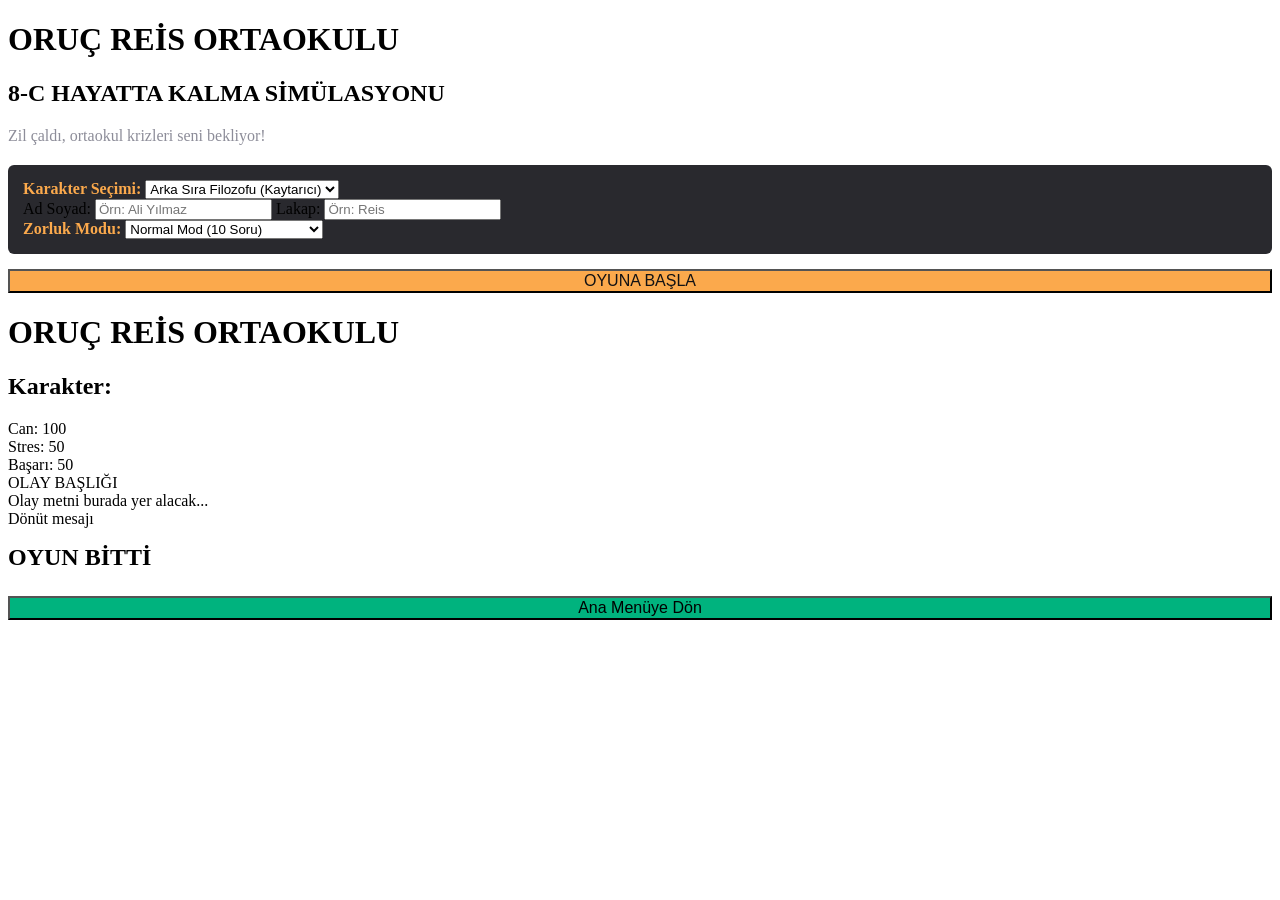
==== index.html @ 2b565893 "Rename gemini-code-1789656387254.html to index.html" ====
<!DOCTYPE html>
<html lang="tr">
<head>
    <meta charset="UTF-8">
    <meta name="viewport" content="width=device-width, initial-scale=1.0">
    <title>8-C Hayatta Kalma Simülasyonu</title>
    <link rel="stylesheet" href="style.css">
</head>
<body>

<div class="container" id="app">
    <!-- Karşılama ve Mod Seçimi -->
    <div id="screen-menu" class="center-box">
        <h1>ORUÇ REİS ORTAOKULU</h1>
        <h2>8-C HAYATTA KALMA SİMÜLASYONU</h2>
        <p style="margin-bottom: 20px; color: #8d8d99;">Zil çaldı, ortaokul krizleri seni bekliyor!</p>
        
        <div style="text-align: left; background: #29292e; padding: 15px; border-radius: 6px; margin-bottom: 15px;">
            <label style="font-weight: bold; color: #fba94c;">Karakter Seçimi:</label>
            <select id="char-select">
                <option value="1">Arka Sıra Filozofu (Kaytarıcı)</option>
                <option value="2">Sınav Canavarı (İnek)</option>
                <option value="3">Orta Yolcu (Normal Öğrenci)</option>
                <option value="4">Özel Karakter Yarat</option>
            </select>
            
            <div id="custom-char-box" class="hidden">
                <label>Ad Soyad:</label>
                <input type="text" id="custom-name" placeholder="Örn: Ali Yılmaz">
                <label>Lakap:</label>
                <input type="text" id="custom-nickname" placeholder="Örn: Reis">
            </div>
            
            <label style="font-weight: bold; color: #fba94c;">Zorluk Modu:</label>
            <select id="mode-select">
                <option value="1">Normal Mod (10 Soru)</option>
                <option value="2">Zor Mod (Hardcore - 15 Soru)</option>
            </select>
        </div>
        
        <button onclick="oyunuBaslat()" style="width: 100%; text-align: center; background-color: #fba94c; color: #121214; font-size: 16px;">OYUNA BAŞLA</button>
    </div>

    <!-- Oyun Ekranı -->
    <div id="screen-game" class="hidden">
        <h1 id="game-title">ORUÇ REİS ORTAOKULU</h1>
        <h2 id="char-info">Karakter: </h2>
        
        <div class="stats">
            <div class="stat-item">Can: <span id="stat-can">100</span></div>
            <div class="stat-item">Stres: <span id="stat-stres">50</span></div>
            <div class="stat-item">Başarı: <span id="stat-basari">50</span></div>
        </div>

        <div class="card">
            <div class="crisis-title" id="crisis-title">OLAY BAŞLIĞI</div>
            <div class="crisis-text" id="crisis-text">Olay metni burada yer alacak...</div>
        </div>

        <div class="options" id="options-box"></div>

        <div id="feedback-box" class="feedback">Dönüt mesajı</div>
    </div>

    <!-- Sonuç Ekranı -->
    <div id="screen-end" class="hidden center-box">
        <h1 id="end-header" style="font-size: 24px; margin-bottom: 15px;">OYUN BİTTİ</h1>
        <p id="end-text" style="line-height: 1.6; margin-bottom: 25px; color: #c4c4cc;"></p>
        <button onclick="anaMenuyeDon()" style="width: 100%; text-align: center; background-color: #00b37e; font-size: 16px;">Ana Menüye Dön</button>
    </div>
</div>

<script src="script.js"></script>
</body>
</html>
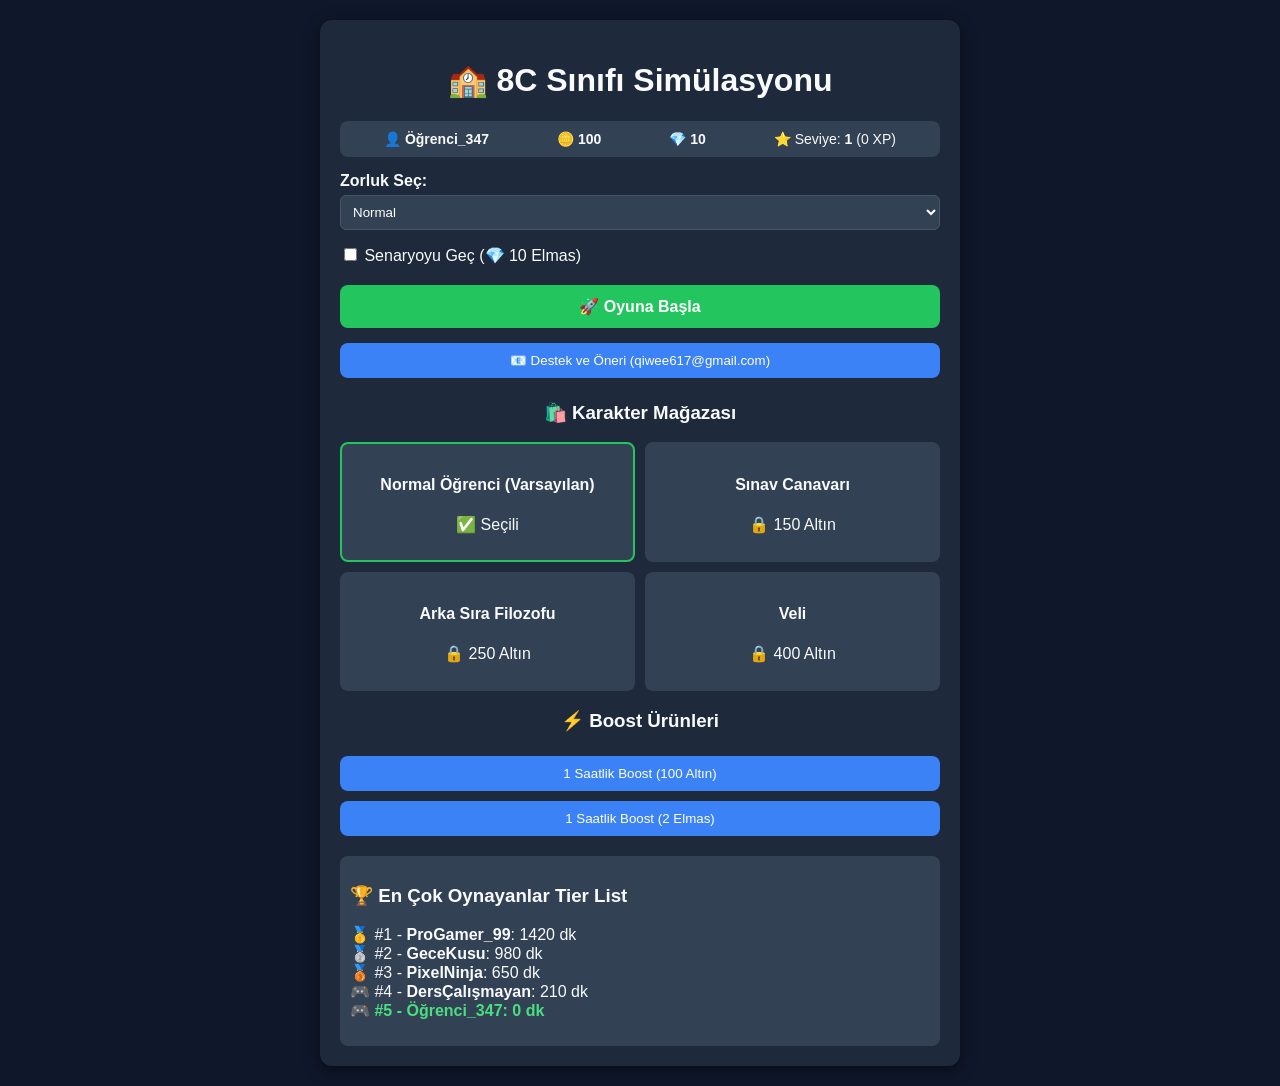
==== commit 39480c50: "Update index.html" ====
--- a/index.html
+++ b/index.html
@@ -3,73 +3,102 @@
 <head>
     <meta charset="UTF-8">
     <meta name="viewport" content="width=device-width, initial-scale=1.0">
-    <title>8-C Hayatta Kalma Simülasyonu</title>
-    <link rel="stylesheet" href="style.css">
+    <title>8C GAME - Okul Simülasyonu</title>
+    <style>
+        body { font-family: Arial, sans-serif; background: #0f172a; color: #f8fafc; text-align: center; margin: 0; padding: 20px; }
+        .screen { display: none; max-width: 600px; margin: 0 auto; background: #1e293b; padding: 20px; border-radius: 12px; box-shadow: 0 4px 15px rgba(0,0,0,0.5); }
+        .screen.active { display: block; }
+        .profile-bar { display: flex; justify-content: space-around; background: #334155; padding: 10px; border-radius: 8px; margin-bottom: 15px; font-size: 14px; }
+        .main-btn { background: #22c55e; color: white; border: none; padding: 12px 20px; font-size: 16px; border-radius: 8px; cursor: pointer; margin: 10px 0; width: 100%; font-weight: bold; }
+        .main-btn:hover { background: #16a34a; }
+        .support-btn { background: #3b82f6; color: white; border: none; padding: 10px 15px; border-radius: 8px; cursor: pointer; margin: 5px 0; width: 100%; }
+        .support-btn:hover { background: #2563eb; }
+        .shop-grid { display: grid; grid-template-columns: 1fr 1fr; gap: 10px; margin-top: 10px; }
+        .shop-card { background: #334155; padding: 10px; border-radius: 8px; cursor: pointer; border: 2px solid transparent; }
+        .shop-card.aktif { border-color: #22c55e; }
+        .options-grid { display: flex; flex-direction: column; gap: 10px; margin-top: 15px; }
+        .option-btn { background: #475569; color: white; border: none; padding: 12px; border-radius: 6px; cursor: pointer; font-size: 15px; text-align: left; }
+        .option-btn:hover { background: #64748b; }
+        .option-btn.correct { background: #22c55e !important; }
+        .option-btn.wrong { background: #ef4444 !important; }
+        .game-header { display: flex; justify-content: space-between; background: #334155; padding: 10px 15px; border-radius: 8px; margin-bottom: 15px; font-weight: bold; }
+        .card { background: #334155; padding: 15px; border-radius: 8px; margin-top: 10px; text-align: left; }
+        .tier-section { background: #334155; padding: 10px; border-radius: 8px; margin-top: 15px; text-align: left; }
+    </style>
 </head>
 <body>
 
-<div class="container" id="app">
-    <!-- Karşılama ve Mod Seçimi -->
-    <div id="screen-menu" class="center-box">
-        <h1>ORUÇ REİS ORTAOKULU</h1>
-        <h2>8-C HAYATTA KALMA SİMÜLASYONU</h2>
-        <p style="margin-bottom: 20px; color: #8d8d99;">Zil çaldı, ortaokul krizleri seni bekliyor!</p>
+    <!-- Ana Menü / Lobi -->
+    <div id="startScreen" class="screen active">
+        <h1>🏫 8C Sınıfı Simülasyonu</h1>
         
-        <div style="text-align: left; background: #29292e; padding: 15px; border-radius: 6px; margin-bottom: 15px;">
-            <label style="font-weight: bold; color: #fba94c;">Karakter Seçimi:</label>
-            <select id="char-select">
-                <option value="1">Arka Sıra Filozofu (Kaytarıcı)</option>
-                <option value="2">Sınav Canavarı (İnek)</option>
-                <option value="3">Orta Yolcu (Normal Öğrenci)</option>
-                <option value="4">Özel Karakter Yarat</option>
-            </select>
-            
-            <div id="custom-char-box" class="hidden">
-                <label>Ad Soyad:</label>
-                <input type="text" id="custom-name" placeholder="Örn: Ali Yılmaz">
-                <label>Lakap:</label>
-                <input type="text" id="custom-nickname" placeholder="Örn: Reis">
-            </div>
-            
-            <label style="font-weight: bold; color: #fba94c;">Zorluk Modu:</label>
-            <select id="mode-select">
-                <option value="1">Normal Mod (10 Soru)</option>
-                <option value="2">Zor Mod (Hardcore - 15 Soru)</option>
+        <div class="profile-bar">
+            <span>👤 <b id="oyuncuIsimGosterge">Öğrenci</b></span>
+            <span>🪙 <b id="menuPara">100</b></span>
+            <span>💎 <b id="menuElmas">10</b></span>
+            <span>⭐ Seviye: <b id="menuSeviye">1</b> (<span id="menuXp">0</span> XP)</span>
+        </div>
+
+        <div style="margin: 15px 0; text-align: left;">
+            <label for="mode-select"><b>Zorluk Seç:</b></label>
+            <select id="mode-select" style="width: 100%; padding: 8px; margin-top: 5px; border-radius: 6px; background: #334155; color: white; border: 1px solid #475569;">
+                <option value="normal">Normal</option>
+                <option value="zor">Zor (Akıl Sağlığı Dahil)</option>
             </select>
         </div>
-        
-        <button onclick="oyunuBaslat()" style="width: 100%; text-align: center; background-color: #fba94c; color: #121214; font-size: 16px;">OYUNA BAŞLA</button>
+
+        <div style="margin: 10px 0; text-align: left;">
+            <label style="cursor: pointer;">
+                <input type="checkbox" id="skipScenarioCheck"> Senaryoyu Geç (💎 10 Elmas)
+            </label>
+        </div>
+
+        <button class="main-btn" onclick="startGame()">🚀 Oyuna Başla</button>
+        <button class="support-btn" onclick="openSupport()">📧 Destek ve Öneri (qiwee617@gmail.com)</button>
+
+        <div class="shop-section">
+            <h3>🛍️ Karakter Mağazası</h3>
+            <div id="characterShopList" class="shop-grid"></div>
+        </div>
+
+        <div class="shop-section" style="margin-top: 15px;">
+            <h3>⚡ Boost Ürünleri</h3>
+            <button class="support-btn" onclick="buyBoost('boost_1s', 'altin')">1 Saatlik Boost (100 Altın)</button>
+            <button class="support-btn" onclick="buyBoost('boost_1s', 'elmas')">1 Saatlik Boost (2 Elmas)</button>
+        </div>
+
+        <div id="tierListContainer" class="tier-section"></div>
     </div>
 
     <!-- Oyun Ekranı -->
-    <div id="screen-game" class="hidden">
-        <h1 id="game-title">ORUÇ REİS ORTAOKULU</h1>
-        <h2 id="char-info">Karakter: </h2>
-        
-        <div class="stats">
-            <div class="stat-item">Can: <span id="stat-can">100</span></div>
-            <div class="stat-item">Stres: <span id="stat-stres">50</span></div>
-            <div class="stat-item">Başarı: <span id="stat-basari">50</span></div>
+    <div id="quizScreen" class="screen">
+        <div class="game-header">
+            <span>Can: ❤️ <span id="livesCount">3</span></span>
+            <span id="akil-sagligi-container" style="display:none;">Akıl: 🧠 <span id="akilCount">100</span></span>
+            <span>Puan: ⭐ <span id="scoreCount">0</span></span>
         </div>
 
-        <div class="card">
-            <div class="crisis-title" id="crisis-title">OLAY BAŞLIĞI</div>
-            <div class="crisis-text" id="crisis-text">Olay metni burada yer alacak...</div>
+        <div id="scenarioBox" class="card">
+            <h3>📖 Senaryo Akışı</h3>
+            <p>Zil çaldı, ders başladı. Öğretmen tahtaya kalkmanı istiyor...</p>
         </div>
 
-        <div class="options" id="options-box"></div>
-
-        <div id="feedback-box" class="feedback">Dönüt mesajı</div>
+        <div id="quizContentBox" class="card" style="display: none;">
+            <h3 id="questionNum">Soru 1 / 5</h3>
+            <p id="questionText">Soru yükleniyor...</p>
+            <div id="optionsList" class="options-grid"></div>
+            <button id="nextBtn" class="main-btn" style="display: none; margin-top: 15px;" onclick="nextQuestion()">Sonraki Soru</button>
+        </div>
     </div>
 
-    <!-- Sonuç Ekranı -->
-    <div id="screen-end" class="hidden center-box">
-        <h1 id="end-header" style="font-size: 24px; margin-bottom: 15px;">OYUN BİTTİ</h1>
-        <p id="end-text" style="line-height: 1.6; margin-bottom: 25px; color: #c4c4cc;"></p>
-        <button onclick="anaMenuyeDon()" style="width: 100%; text-align: center; background-color: #00b37e; font-size: 16px;">Ana Menüye Dön</button>
+    <!-- Oyun Bitiş Ekranı -->
+    <div id="gameOverScreen" class="screen">
+        <h2 id="endTitle">Oyun Bitti</h2>
+        <p id="endMessage">Sonuçlar yükleniyor...</p>
+        <p>Toplam Puanın: <span id="finalScore">0</span></p>
+        <button class="main-btn" onclick="restartGame()">Ana Menüye Dön</button>
     </div>
-</div>
 
-<script src="script.js"></script>
+    <script src="script.js"></script>
 </body>
 </html>
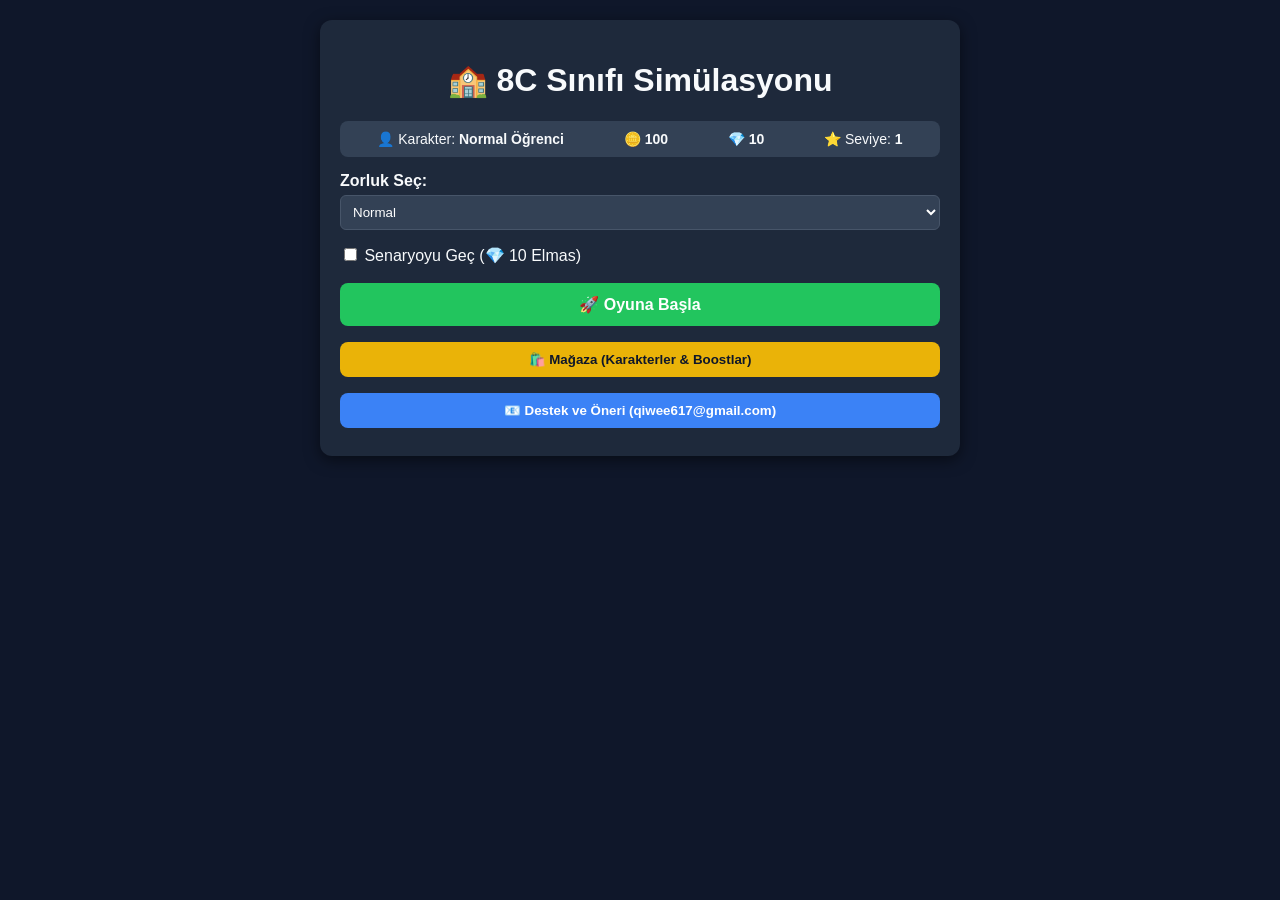
==== commit 2afd5923: "Update index.html" ====
--- a/index.html
+++ b/index.html
@@ -8,13 +8,16 @@
         body { font-family: Arial, sans-serif; background: #0f172a; color: #f8fafc; text-align: center; margin: 0; padding: 20px; }
         .screen { display: none; max-width: 600px; margin: 0 auto; background: #1e293b; padding: 20px; border-radius: 12px; box-shadow: 0 4px 15px rgba(0,0,0,0.5); }
         .screen.active { display: block; }
-        .profile-bar { display: flex; justify-content: space-around; background: #334155; padding: 10px; border-radius: 8px; margin-bottom: 15px; font-size: 14px; }
-        .main-btn { background: #22c55e; color: white; border: none; padding: 12px 20px; font-size: 16px; border-radius: 8px; cursor: pointer; margin: 10px 0; width: 100%; font-weight: bold; }
+        .profile-bar { display: flex; flex-wrap: wrap; justify-content: space-around; background: #334155; padding: 10px; border-radius: 8px; margin-bottom: 15px; font-size: 14px; gap: 5px; }
+        .main-btn { background: #22c55e; color: white; border: none; padding: 12px 20px; font-size: 16px; border-radius: 8px; cursor: pointer; margin: 8px 0; width: 100%; font-weight: bold; }
         .main-btn:hover { background: #16a34a; }
-        .support-btn { background: #3b82f6; color: white; border: none; padding: 10px 15px; border-radius: 8px; cursor: pointer; margin: 5px 0; width: 100%; }
+        .support-btn { background: #3b82f6; color: white; border: none; padding: 10px 15px; border-radius: 8px; cursor: pointer; margin: 8px 0; width: 100%; font-weight: bold; }
         .support-btn:hover { background: #2563eb; }
-        .shop-grid { display: grid; grid-template-columns: 1fr 1fr; gap: 10px; margin-top: 10px; }
-        .shop-card { background: #334155; padding: 10px; border-radius: 8px; cursor: pointer; border: 2px solid transparent; }
+        .shop-btn { background: #eab308; color: #0f172a; border: none; padding: 10px 15px; border-radius: 8px; cursor: pointer; margin: 8px 0; width: 100%; font-weight: bold; }
+        .shop-btn:hover { background: #ca8a04; }
+        .back-btn { background: #64748b; color: white; border: none; padding: 10px 15px; border-radius: 8px; cursor: pointer; margin: 8px 0; width: 100%; }
+        .shop-grid { display: grid; grid-template-columns: 1fr; gap: 10px; margin-top: 10px; text-align: left; }
+        .shop-card { background: #334155; padding: 12px; border-radius: 8px; display: flex; justify-content: space-between; align-items: center; border: 2px solid transparent; }
         .shop-card.aktif { border-color: #22c55e; }
         .options-grid { display: flex; flex-direction: column; gap: 10px; margin-top: 15px; }
         .option-btn { background: #475569; color: white; border: none; padding: 12px; border-radius: 6px; cursor: pointer; font-size: 15px; text-align: left; }
@@ -23,27 +26,26 @@
         .option-btn.wrong { background: #ef4444 !important; }
         .game-header { display: flex; justify-content: space-between; background: #334155; padding: 10px 15px; border-radius: 8px; margin-bottom: 15px; font-weight: bold; }
         .card { background: #334155; padding: 15px; border-radius: 8px; margin-top: 10px; text-align: left; }
-        .tier-section { background: #334155; padding: 10px; border-radius: 8px; margin-top: 15px; text-align: left; }
     </style>
 </head>
 <body>
 
-    <!-- Ana Menü / Lobi -->
+    <!-- Ana Menü -->
     <div id="startScreen" class="screen active">
         <h1>🏫 8C Sınıfı Simülasyonu</h1>
         
         <div class="profile-bar">
-            <span>👤 <b id="oyuncuIsimGosterge">Öğrenci</b></span>
+            <span>👤 Karakter: <b id="oyuncuKarakterGosterge">Normal Öğrenci</b></span>
             <span>🪙 <b id="menuPara">100</b></span>
             <span>💎 <b id="menuElmas">10</b></span>
-            <span>⭐ Seviye: <b id="menuSeviye">1</b> (<span id="menuXp">0</span> XP)</span>
+            <span>⭐ Seviye: <b id="menuSeviye">1</b></span>
         </div>
 
         <div style="margin: 15px 0; text-align: left;">
             <label for="mode-select"><b>Zorluk Seç:</b></label>
             <select id="mode-select" style="width: 100%; padding: 8px; margin-top: 5px; border-radius: 6px; background: #334155; color: white; border: 1px solid #475569;">
                 <option value="normal">Normal</option>
-                <option value="zor">Zor (Akıl Sağlığı Dahil)</option>
+                <option value="zor">Zor</option>
             </select>
         </div>
 
@@ -53,28 +55,41 @@
             </label>
         </div>
 
-        <button class="main-btn" onclick="startGame()">🚀 Oyuna Başla</button>
+        <button class="main-btn" onclick="oyunuBaslatTikla()">🚀 Oyuna Başla</button>
+        <button class="shop-btn" onclick="sayfaDegis('shopScreen')">🛍️ Mağaza (Karakterler & Boostlar)</button>
         <button class="support-btn" onclick="openSupport()">📧 Destek ve Öneri (qiwee617@gmail.com)</button>
+    </div>
 
-        <div class="shop-section">
-            <h3>🛍️ Karakter Mağazası</h3>
-            <div id="characterShopList" class="shop-grid"></div>
+    <!-- Mağaza Ekranı -->
+    <div id="shopScreen" class="screen">
+        <h2>🛍️ Oyun İçi Mağaza</h2>
+        <div class="profile-bar">
+            <span>🪙 Altın: <b id="shopPara">100</b></span>
+            <span>💎 Elmas: <b id="shopElmas">10</b></span>
+        </div>
+        
+        <h3>Karakterler</h3>
+        <div id="characterShopList" class="shop-grid"></div>
+
+        <h3 style="margin-top: 20px;">Boost Ürünleri</h3>
+        <div class="shop-grid">
+            <div class="shop-card">
+                <div><b>1 Saatlik Boost</b><br><small>2x Altın/Puan</small></div>
+                <button class="main-btn" style="width: auto; padding: 8px 12px; margin:0;" onclick="boostSatinAl('boost_1s', 'altin')">100 🪙</button>
+            </div>
+            <div class="shop-card">
+                <div><b>1 Saatlik Boost (Elmas)</b><br><small>2x Altın/Puan</small></div>
+                <button class="main-btn" style="width: auto; padding: 8px 12px; margin:0;" onclick="boostSatinAl('boost_1s', 'elmas')">2 💎</button>
+            </div>
         </div>
 
-        <div class="shop-section" style="margin-top: 15px;">
-            <h3>⚡ Boost Ürünleri</h3>
-            <button class="support-btn" onclick="buyBoost('boost_1s', 'altin')">1 Saatlik Boost (100 Altın)</button>
-            <button class="support-btn" onclick="buyBoost('boost_1s', 'elmas')">1 Saatlik Boost (2 Elmas)</button>
-        </div>
-
-        <div id="tierListContainer" class="tier-section"></div>
+        <button class="back-btn" onclick="sayfaDegis('startScreen')" style="margin-top: 20px;">⬅️ Ana Menüye Dön</button>
     </div>
 
     <!-- Oyun Ekranı -->
     <div id="quizScreen" class="screen">
         <div class="game-header">
             <span>Can: ❤️ <span id="livesCount">3</span></span>
-            <span id="akil-sagligi-container" style="display:none;">Akıl: 🧠 <span id="akilCount">100</span></span>
             <span>Puan: ⭐ <span id="scoreCount">0</span></span>
         </div>
 
@@ -87,16 +102,16 @@
             <h3 id="questionNum">Soru 1 / 5</h3>
             <p id="questionText">Soru yükleniyor...</p>
             <div id="optionsList" class="options-grid"></div>
-            <button id="nextBtn" class="main-btn" style="display: none; margin-top: 15px;" onclick="nextQuestion()">Sonraki Soru</button>
+            <button id="nextBtn" class="main-btn" style="display: none; margin-top: 15px;" onclick="sonrakiSoruTikla()">Sonraki Soru</button>
         </div>
     </div>
 
     <!-- Oyun Bitiş Ekranı -->
     <div id="gameOverScreen" class="screen">
         <h2 id="endTitle">Oyun Bitti</h2>
+        <p style="font-size: 18px; margin: 10px 0;">Puanın: ⭐ <b id="finalScore">0</b></p>
         <p id="endMessage">Sonuçlar yükleniyor...</p>
-        <p>Toplam Puanın: <span id="finalScore">0</span></p>
-        <button class="main-btn" onclick="restartGame()">Ana Menüye Dön</button>
+        <button class="main-btn" onclick="anaMenuyeDon()">Ana Menüye Dön</button>
     </div>
 
     <script src="script.js"></script>
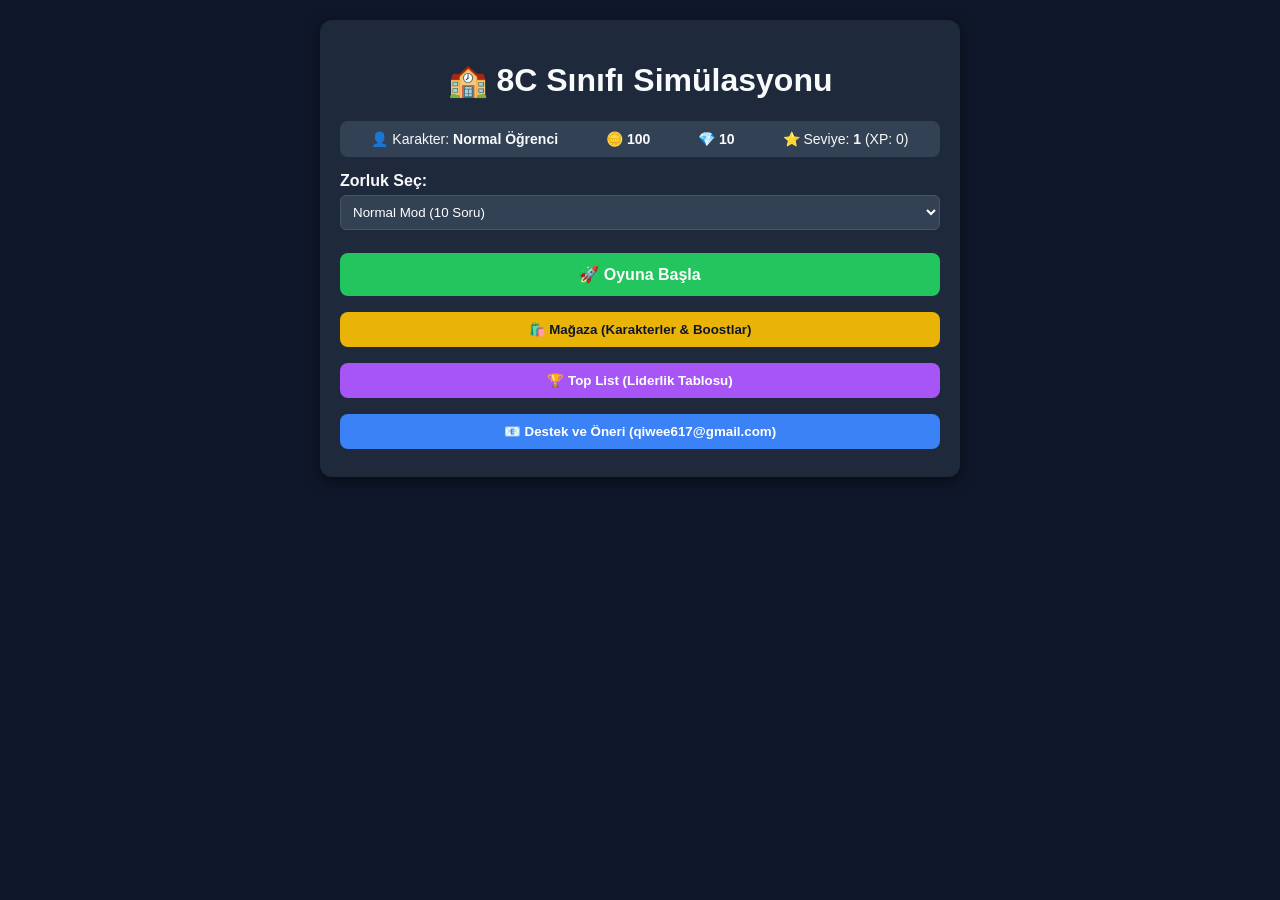
==== commit 6e96be9c: "Update index.html" ====
--- a/index.html
+++ b/index.html
@@ -15,6 +15,8 @@
         .support-btn:hover { background: #2563eb; }
         .shop-btn { background: #eab308; color: #0f172a; border: none; padding: 10px 15px; border-radius: 8px; cursor: pointer; margin: 8px 0; width: 100%; font-weight: bold; }
         .shop-btn:hover { background: #ca8a04; }
+        .leader-btn { background: #a855f7; color: white; border: none; padding: 10px 15px; border-radius: 8px; cursor: pointer; margin: 8px 0; width: 100%; font-weight: bold; }
+        .leader-btn:hover { background: #9333ea; }
         .back-btn { background: #64748b; color: white; border: none; padding: 10px 15px; border-radius: 8px; cursor: pointer; margin: 8px 0; width: 100%; }
         .shop-grid { display: grid; grid-template-columns: 1fr; gap: 10px; margin-top: 10px; text-align: left; }
         .shop-card { background: #334155; padding: 12px; border-radius: 8px; display: flex; justify-content: space-between; align-items: center; border: 2px solid transparent; }
@@ -26,6 +28,9 @@
         .option-btn.wrong { background: #ef4444 !important; }
         .game-header { display: flex; justify-content: space-between; background: #334155; padding: 10px 15px; border-radius: 8px; margin-bottom: 15px; font-weight: bold; }
         .card { background: #334155; padding: 15px; border-radius: 8px; margin-top: 10px; text-align: left; }
+        table { width: 100%; border-collapse: collapse; margin-top: 10px; }
+        th, td { padding: 10px; border-bottom: 1px solid #475569; text-align: center; }
+        th { background: #334155; color: #e2e8f0; }
     </style>
 </head>
 <body>
@@ -38,25 +43,21 @@
             <span>👤 Karakter: <b id="oyuncuKarakterGosterge">Normal Öğrenci</b></span>
             <span>🪙 <b id="menuPara">100</b></span>
             <span>💎 <b id="menuElmas">10</b></span>
-            <span>⭐ Seviye: <b id="menuSeviye">1</b></span>
+            <span>⭐ Seviye: <b id="menuSeviye">1</b> (XP: <span id="menuXP">0</span>)</span>
         </div>
 
         <div style="margin: 15px 0; text-align: left;">
             <label for="mode-select"><b>Zorluk Seç:</b></label>
             <select id="mode-select" style="width: 100%; padding: 8px; margin-top: 5px; border-radius: 6px; background: #334155; color: white; border: 1px solid #475569;">
-                <option value="normal">Normal</option>
-                <option value="zor">Zor</option>
+                <option value="kolay">Kolay Mod (5 Soru)</option>
+                <option value="normal" selected>Normal Mod (10 Soru)</option>
+                <option value="zor">Zor Mod (20 Soru)</option>
             </select>
-        </div>
-
-        <div style="margin: 10px 0; text-align: left;">
-            <label style="cursor: pointer;">
-                <input type="checkbox" id="skipScenarioCheck"> Senaryoyu Geç (💎 10 Elmas)
-            </label>
         </div>
 
         <button class="main-btn" onclick="oyunuBaslatTikla()">🚀 Oyuna Başla</button>
         <button class="shop-btn" onclick="sayfaDegis('shopScreen')">🛍️ Mağaza (Karakterler & Boostlar)</button>
+        <button class="leader-btn" onclick="liderlikAc()">🏆 Top List (Liderlik Tablosu)</button>
         <button class="support-btn" onclick="openSupport()">📧 Destek ve Öneri (qiwee617@gmail.com)</button>
     </div>
 
@@ -72,17 +73,25 @@
         <div id="characterShopList" class="shop-grid"></div>
 
         <h3 style="margin-top: 20px;">Boost Ürünleri</h3>
-        <div class="shop-grid">
-            <div class="shop-card">
-                <div><b>1 Saatlik Boost</b><br><small>2x Altın/Puan</small></div>
-                <button class="main-btn" style="width: auto; padding: 8px 12px; margin:0;" onclick="boostSatinAl('boost_1s', 'altin')">100 🪙</button>
-            </div>
-            <div class="shop-card">
-                <div><b>1 Saatlik Boost (Elmas)</b><br><small>2x Altın/Puan</small></div>
-                <button class="main-btn" style="width: auto; padding: 8px 12px; margin:0;" onclick="boostSatinAl('boost_1s', 'elmas')">2 💎</button>
-            </div>
-        </div>
+        <div class="shop-grid" id="boostShopList"></div>
 
+        <button class="back-btn" onclick="sayfaDegis('startScreen')" style="margin-top: 20px;">⬅️ Ana Menüye Dön</button>
+    </div>
+
+    <!-- Liderlik Tablosu Ekranı -->
+    <div id="leaderboardScreen" class="screen">
+        <h2>🏆 Top List - En Yüksek XP</h2>
+        <table>
+            <thead>
+                <tr>
+                    <th>Sıra</th>
+                    <th>Oyuncu</th>
+                    <th>XP</th>
+                    <th>Seviye</th>
+                </tr>
+            </thead>
+            <tbody id="leaderboardBody"></tbody>
+        </table>
         <button class="back-btn" onclick="sayfaDegis('startScreen')" style="margin-top: 20px;">⬅️ Ana Menüye Dön</button>
     </div>
 
@@ -94,12 +103,12 @@
         </div>
 
         <div id="scenarioBox" class="card">
-            <h3>📖 Senaryo Akışı</h3>
-            <p>Zil çaldı, ders başladı. Öğretmen tahtaya kalkmanı istiyor...</p>
+            <h3>📖 8-C Sınıfı Akışı</h3>
+            <p id="scenarioText">Ders zili çaldı, sıranıza geçtiniz. Hoca sınıfa girdi!</p>
         </div>
 
         <div id="quizContentBox" class="card" style="display: none;">
-            <h3 id="questionNum">Soru 1 / 5</h3>
+            <h3 id="questionNum">Soru 1 / 10</h3>
             <p id="questionText">Soru yükleniyor...</p>
             <div id="optionsList" class="options-grid"></div>
             <button id="nextBtn" class="main-btn" style="display: none; margin-top: 15px;" onclick="sonrakiSoruTikla()">Sonraki Soru</button>
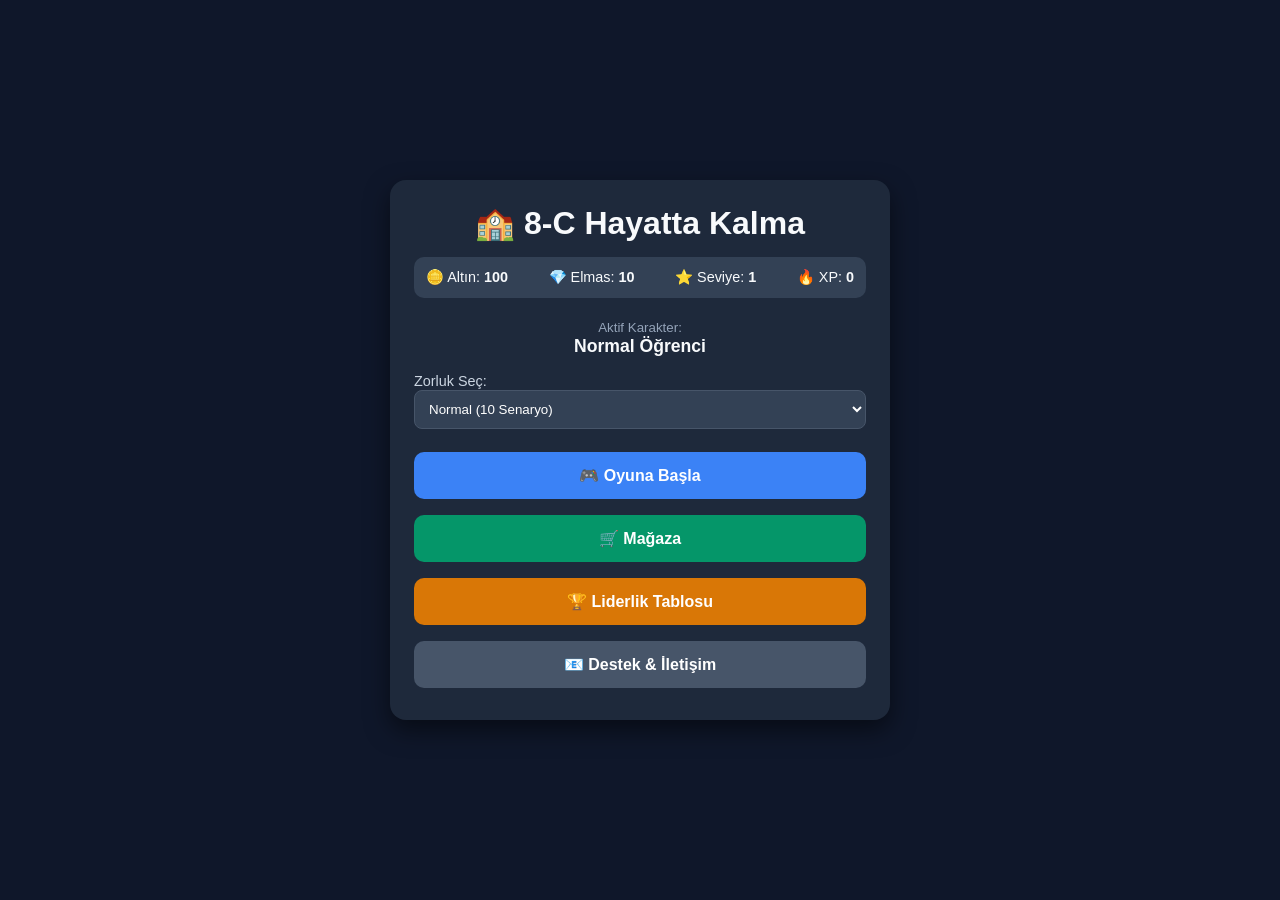
==== commit 3e042edf: "Update index.html" ====
--- a/index.html
+++ b/index.html
@@ -3,126 +3,256 @@
 <head>
     <meta charset="UTF-8">
     <meta name="viewport" content="width=device-width, initial-scale=1.0">
-    <title>8C GAME - Okul Simülasyonu</title>
+    <title>8-C Hayatta Kalma Simülatörü</title>
     <style>
-        body { font-family: Arial, sans-serif; background: #0f172a; color: #f8fafc; text-align: center; margin: 0; padding: 20px; }
-        .screen { display: none; max-width: 600px; margin: 0 auto; background: #1e293b; padding: 20px; border-radius: 12px; box-shadow: 0 4px 15px rgba(0,0,0,0.5); }
-        .screen.active { display: block; }
-        .profile-bar { display: flex; flex-wrap: wrap; justify-content: space-around; background: #334155; padding: 10px; border-radius: 8px; margin-bottom: 15px; font-size: 14px; gap: 5px; }
-        .main-btn { background: #22c55e; color: white; border: none; padding: 12px 20px; font-size: 16px; border-radius: 8px; cursor: pointer; margin: 8px 0; width: 100%; font-weight: bold; }
-        .main-btn:hover { background: #16a34a; }
-        .support-btn { background: #3b82f6; color: white; border: none; padding: 10px 15px; border-radius: 8px; cursor: pointer; margin: 8px 0; width: 100%; font-weight: bold; }
-        .support-btn:hover { background: #2563eb; }
-        .shop-btn { background: #eab308; color: #0f172a; border: none; padding: 10px 15px; border-radius: 8px; cursor: pointer; margin: 8px 0; width: 100%; font-weight: bold; }
-        .shop-btn:hover { background: #ca8a04; }
-        .leader-btn { background: #a855f7; color: white; border: none; padding: 10px 15px; border-radius: 8px; cursor: pointer; margin: 8px 0; width: 100%; font-weight: bold; }
-        .leader-btn:hover { background: #9333ea; }
-        .back-btn { background: #64748b; color: white; border: none; padding: 10px 15px; border-radius: 8px; cursor: pointer; margin: 8px 0; width: 100%; }
-        .shop-grid { display: grid; grid-template-columns: 1fr; gap: 10px; margin-top: 10px; text-align: left; }
-        .shop-card { background: #334155; padding: 12px; border-radius: 8px; display: flex; justify-content: space-between; align-items: center; border: 2px solid transparent; }
-        .shop-card.aktif { border-color: #22c55e; }
-        .options-grid { display: flex; flex-direction: column; gap: 10px; margin-top: 15px; }
-        .option-btn { background: #475569; color: white; border: none; padding: 12px; border-radius: 6px; cursor: pointer; font-size: 15px; text-align: left; }
-        .option-btn:hover { background: #64748b; }
-        .option-btn.correct { background: #22c55e !important; }
-        .option-btn.wrong { background: #ef4444 !important; }
-        .game-header { display: flex; justify-content: space-between; background: #334155; padding: 10px 15px; border-radius: 8px; margin-bottom: 15px; font-weight: bold; }
-        .card { background: #334155; padding: 15px; border-radius: 8px; margin-top: 10px; text-align: left; }
-        table { width: 100%; border-collapse: collapse; margin-top: 10px; }
-        th, td { padding: 10px; border-bottom: 1px solid #475569; text-align: center; }
-        th { background: #334155; color: #e2e8f0; }
+        * {
+            box-sizing: border-box;
+            margin: 0;
+            padding: 0;
+            font-family: 'Segoe UI', Tahoma, Geneva, Verdana, sans-serif;
+        }
+
+        body {
+            background-color: #0f172a;
+            color: #f8fafc;
+            display: flex;
+            justify-content: center;
+            align-items: center;
+            min-height: 100vh;
+            padding: 20px;
+        }
+
+        .game-container {
+            width: 100%;
+            max-width: 500px;
+            background: #1e293b;
+            border-radius: 16px;
+            padding: 24px;
+            box-shadow: 0 10px 25px rgba(0,0,0,0.5);
+            position: relative;
+            overflow: hidden;
+        }
+
+        .screen {
+            display: none;
+        }
+
+        .screen.active {
+            display: block;
+        }
+
+        h1, h2, h3 {
+            text-align: center;
+            margin-bottom: 15px;
+        }
+
+        .user-info {
+            background: #334155;
+            padding: 12px;
+            border-radius: 10px;
+            margin-bottom: 20px;
+            display: flex;
+            justify-content: space-between;
+            flex-wrap: wrap;
+            gap: 8px;
+            font-size: 0.9em;
+        }
+
+        .main-btn {
+            width: 100%;
+            padding: 14px;
+            margin: 8px 0;
+            border: none;
+            border-radius: 10px;
+            background: #3b82f6;
+            color: white;
+            font-size: 1em;
+            font-weight: bold;
+            cursor: pointer;
+            transition: transform 0.1s, background 0.2s;
+        }
+
+        .main-btn:hover {
+            background: #2563eb;
+        }
+
+        .main-btn:active {
+            transform: scale(0.98);
+        }
+
+        .top-bar {
+            display: flex;
+            justify-content: space-around;
+            align-items: center;
+            background: #334155;
+            padding: 12px;
+            border-radius: 10px;
+            margin-bottom: 15px;
+            font-weight: bold;
+        }
+
+        .option-btn {
+            width: 100%;
+            padding: 12px;
+            margin: 8px 0;
+            border: 2px solid #475569;
+            border-radius: 8px;
+            background: #1e293b;
+            color: white;
+            font-size: 0.95em;
+            cursor: pointer;
+            text-align: left;
+            transition: all 0.2s;
+        }
+
+        .option-btn:hover {
+            border-color: #3b82f6;
+            background: #334155;
+        }
+
+        .shop-card {
+            background: #334155;
+            padding: 12px;
+            border-radius: 10px;
+            margin-bottom: 10px;
+            display: flex;
+            justify-content: space-between;
+            align-items: center;
+        }
+
+        .shop-card.aktif {
+            border: 2px solid #22c55e;
+        }
+
+        select {
+            width: 100%;
+            padding: 10px;
+            border-radius: 8px;
+            background: #334155;
+            color: white;
+            border: 1px solid #475569;
+            margin-bottom: 15px;
+        }
+
+        table {
+            width: 100%;
+            border-collapse: collapse;
+            margin-top: 10px;
+        }
+
+        th, td {
+            padding: 10px;
+            text-align: left;
+            border-bottom: 1px solid #334155;
+        }
+
+        .scenario-box {
+            text-align: center;
+            padding: 40px 20px;
+            font-size: 1.2em;
+            font-weight: bold;
+        }
     </style>
 </head>
 <body>
 
-    <!-- Ana Menü -->
+<div class="game-container">
+
+    <!-- ANA MENÜ / LOBİ -->
     <div id="startScreen" class="screen active">
-        <h1>🏫 8C Sınıfı Simülasyonu</h1>
+        <h1>🏫 8-C Hayatta Kalma</h1>
         
-        <div class="profile-bar">
-            <span>👤 Karakter: <b id="oyuncuKarakterGosterge">Normal Öğrenci</b></span>
-            <span>🪙 <b id="menuPara">100</b></span>
-            <span>💎 <b id="menuElmas">10</b></span>
-            <span>⭐ Seviye: <b id="menuSeviye">1</b> (XP: <span id="menuXP">0</span>)</span>
-        </div>
-
-        <div style="margin: 15px 0; text-align: left;">
-            <label for="mode-select"><b>Zorluk Seç:</b></label>
-            <select id="mode-select" style="width: 100%; padding: 8px; margin-top: 5px; border-radius: 6px; background: #334155; color: white; border: 1px solid #475569;">
-                <option value="kolay">Kolay Mod (5 Soru)</option>
-                <option value="normal" selected>Normal Mod (10 Soru)</option>
-                <option value="zor">Zor Mod (20 Soru)</option>
-            </select>
-        </div>
-
-        <button class="main-btn" onclick="oyunuBaslatTikla()">🚀 Oyuna Başla</button>
-        <button class="shop-btn" onclick="sayfaDegis('shopScreen')">🛍️ Mağaza (Karakterler & Boostlar)</button>
-        <button class="leader-btn" onclick="liderlikAc()">🏆 Top List (Liderlik Tablosu)</button>
-        <button class="support-btn" onclick="openSupport()">📧 Destek ve Öneri (qiwee617@gmail.com)</button>
-    </div>
-
-    <!-- Mağaza Ekranı -->
+        <div class="user-info">
+            <span>🪙 Altın: <b id="menuPara">0</b></span>
+            <span>💎 Elmas: <b id="menuElmas">0</b></span>
+            <span>⭐ Seviye: <b id="menuSeviye">1</b></span>
+            <span>🔥 XP: <b id="menuXP">0</b></span>
+        </div>
+
+        <div style="margin-bottom: 15px; text-align: center;">
+            <small style="color: #94a3b8;">Aktif Karakter:</small>
+            <div id="oyuncuKarakterGosterge" style="font-weight: bold; font-size: 1.1em;">Normal Öğrenci</div>
+        </div>
+
+        <label for="mode-select" style="font-size: 0.9em; color: #cbd5e1;">Zorluk Seç:</label>
+        <select id="mode-select">
+            <option value="kolay">Kolay (5 Senaryo)</option>
+            <option value="normal" selected>Normal (10 Senaryo)</option>
+            <option value="zor">Zor (20 Senaryo - Stresle Ölüm Var!)</option>
+        </select>
+
+        <button class="main-btn" onclick="oyunuBaslatTikla()">🎮 Oyuna Başla</button>
+        <button class="main-btn" style="background: #059669;" onclick="sayfaDegis('shopScreen')">🛒 Mağaza</button>
+        <button class="main-btn" style="background: #d97706;" onclick="liderlikAc()">🏆 Liderlik Tablosu</button>
+        <button class="main-btn" style="background: #475569;" onclick="openSupport()">📧 Destek & İletişim</button>
+    </div>
+
+    <!-- MAĞAZA EKRANI -->
     <div id="shopScreen" class="screen">
-        <h2>🛍️ Oyun İçi Mağaza</h2>
-        <div class="profile-bar">
-            <span>🪙 Altın: <b id="shopPara">100</b></span>
-            <span>💎 Elmas: <b id="shopElmas">10</b></span>
-        </div>
-        
+        <h2>🛒 Mağaza</h2>
+        <div class="user-info">
+            <span>🪙 Altın: <b id="shopPara">0</b></span>
+            <span>💎 Elmas: <b id="shopElmas">0</b></span>
+        </div>
+
         <h3>Karakterler</h3>
-        <div id="characterShopList" class="shop-grid"></div>
-
-        <h3 style="margin-top: 20px;">Boost Ürünleri</h3>
-        <div class="shop-grid" id="boostShopList"></div>
-
-        <button class="back-btn" onclick="sayfaDegis('startScreen')" style="margin-top: 20px;">⬅️ Ana Menüye Dön</button>
-    </div>
-
-    <!-- Liderlik Tablosu Ekranı -->
+        <div id="characterShopList"></div>
+
+        <h3 style="margin-top: 15px;">Takviyeler (Boost)</h3>
+        <div id="boostShopList"></div>
+
+        <button class="main-btn" style="background: #64748b; margin-top: 15px;" onclick="sayfaDegis('startScreen')">⬅️ Menüye Dön</button>
+    </div>
+
+    <!-- LİDERLİK TABLOSU EKRANI -->
     <div id="leaderboardScreen" class="screen">
-        <h2>🏆 Top List - En Yüksek XP</h2>
+        <h2>🏆 Liderlik Tablosu</h2>
         <table>
             <thead>
                 <tr>
                     <th>Sıra</th>
-                    <th>Oyuncu</th>
+                    <th>İsim</th>
                     <th>XP</th>
                     <th>Seviye</th>
                 </tr>
             </thead>
             <tbody id="leaderboardBody"></tbody>
         </table>
-        <button class="back-btn" onclick="sayfaDegis('startScreen')" style="margin-top: 20px;">⬅️ Ana Menüye Dön</button>
-    </div>
-
-    <!-- Oyun Ekranı -->
+        <button class="main-btn" style="background: #64748b; margin-top: 20px;" onclick="sayfaDegis('startScreen')">⬅️ Menüye Dön</button>
+    </div>
+
+    <!-- OYUN / QUIZ EKRANI -->
     <div id="quizScreen" class="screen">
-        <div class="game-header">
-            <span>Can: ❤️ <span id="livesCount">3</span></span>
-            <span>Puan: ⭐ <span id="scoreCount">0</span></span>
-        </div>
-
-        <div id="scenarioBox" class="card">
-            <h3>📖 8-C Sınıfı Akışı</h3>
-            <p id="scenarioText">Ders zili çaldı, sıranıza geçtiniz. Hoca sınıfa girdi!</p>
-        </div>
-
-        <div id="quizContentBox" class="card" style="display: none;">
-            <h3 id="questionNum">Soru 1 / 10</h3>
-            <p id="questionText">Soru yükleniyor...</p>
-            <div id="optionsList" class="options-grid"></div>
-            <button id="nextBtn" class="main-btn" style="display: none; margin-top: 15px;" onclick="sonrakiSoruTikla()">Sonraki Soru</button>
-        </div>
-    </div>
-
-    <!-- Oyun Bitiş Ekranı -->
-    <div id="gameOverScreen" class="screen">
+        <div class="top-bar">
+            <div>❤️ Can: <span id="livesCount">100</span></div>
+            <div>😰 Stres: <span id="stressCount">%0</span></div>
+            <div>⭐ Puan: <span id="scoreCount">0</span></div>
+        </div>
+
+        <!-- Senaryo Geçiş Animasyonu -->
+        <div id="scenarioBox" class="scenario-box" style="display: none;">
+            ⏳ Senaryo Yükleniyor...
+        </div>
+
+        <!-- Soru/Senaryo Kutusu -->
+        <div id="quizContentBox">
+            <div id="questionNum" style="color: #94a3b8; font-size: 0.85em; margin-bottom: 5px;"></div>
+            <div id="questionText" style="font-size: 1.1em; font-weight: bold; margin-bottom: 15px;"></div>
+            <div id="optionsList"></div>
+            <button id="nextBtn" class="main-btn" style="display: none; margin-top: 15px; background: #22c55e;" onclick="sonrakiSoruTikla()">Sonraki Senaryo ➔</button>
+        </div>
+    </div>
+
+    <!-- OYUN BİTTİ EKRANI -->
+    <div id="gameOverScreen" class="screen" style="text-align: center;">
         <h2 id="endTitle">Oyun Bitti</h2>
-        <p style="font-size: 18px; margin: 10px 0;">Puanın: ⭐ <b id="finalScore">0</b></p>
-        <p id="endMessage">Sonuçlar yükleniyor...</p>
-        <button class="main-btn" onclick="anaMenuyeDon()">Ana Menüye Dön</button>
-    </div>
-
-    <script src="script.js"></script>
+        <div id="endMessage" style="margin: 20px 0; font-size: 1.1em; line-height: 1.5;"></div>
+        <div style="font-size: 1.3em; margin-bottom: 20px;">Toplanan Puan: <b id="finalScore" style="color: #eab308;">0</b></div>
+        <button class="main-btn" onclick="anaMenuyeDon()">🏠 Menüye Dön</button>
+    </div>
+
+</div>
+
+<script src="script.js"></script>
 </body>
 </html>
